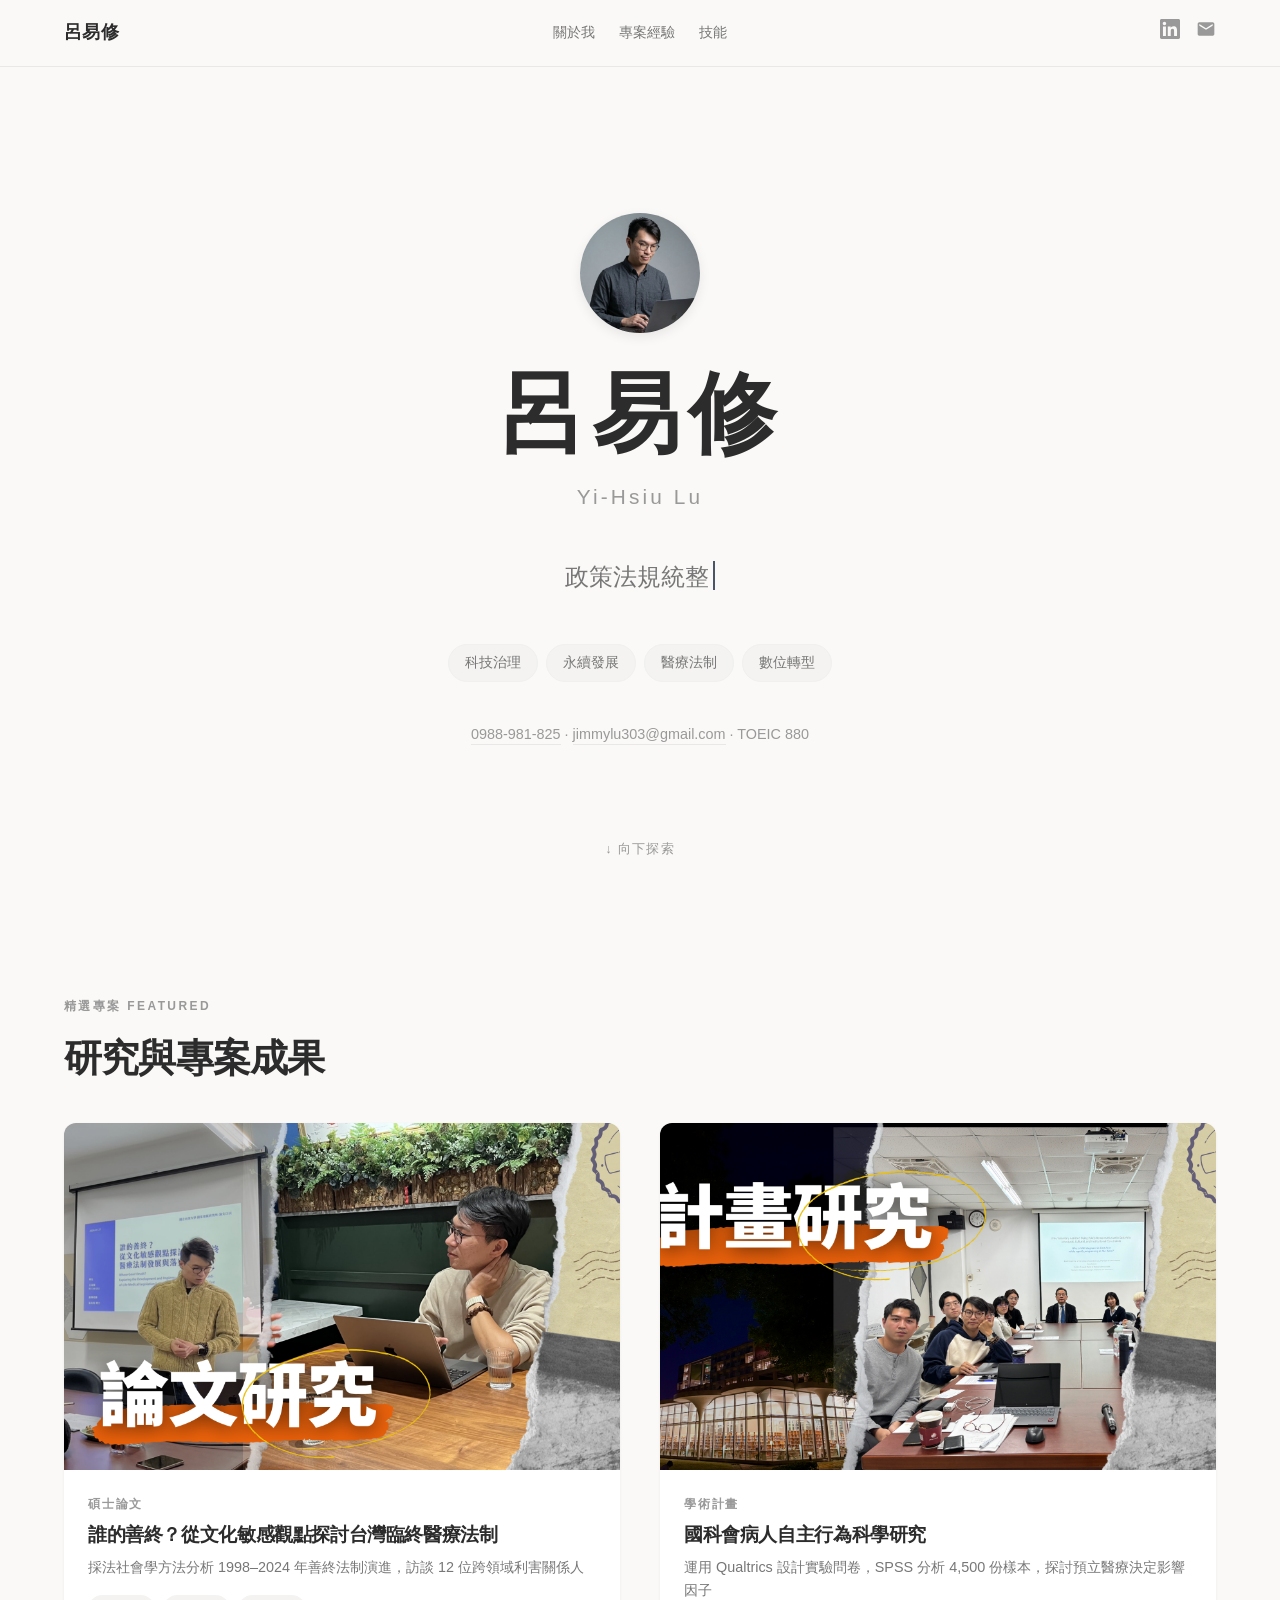
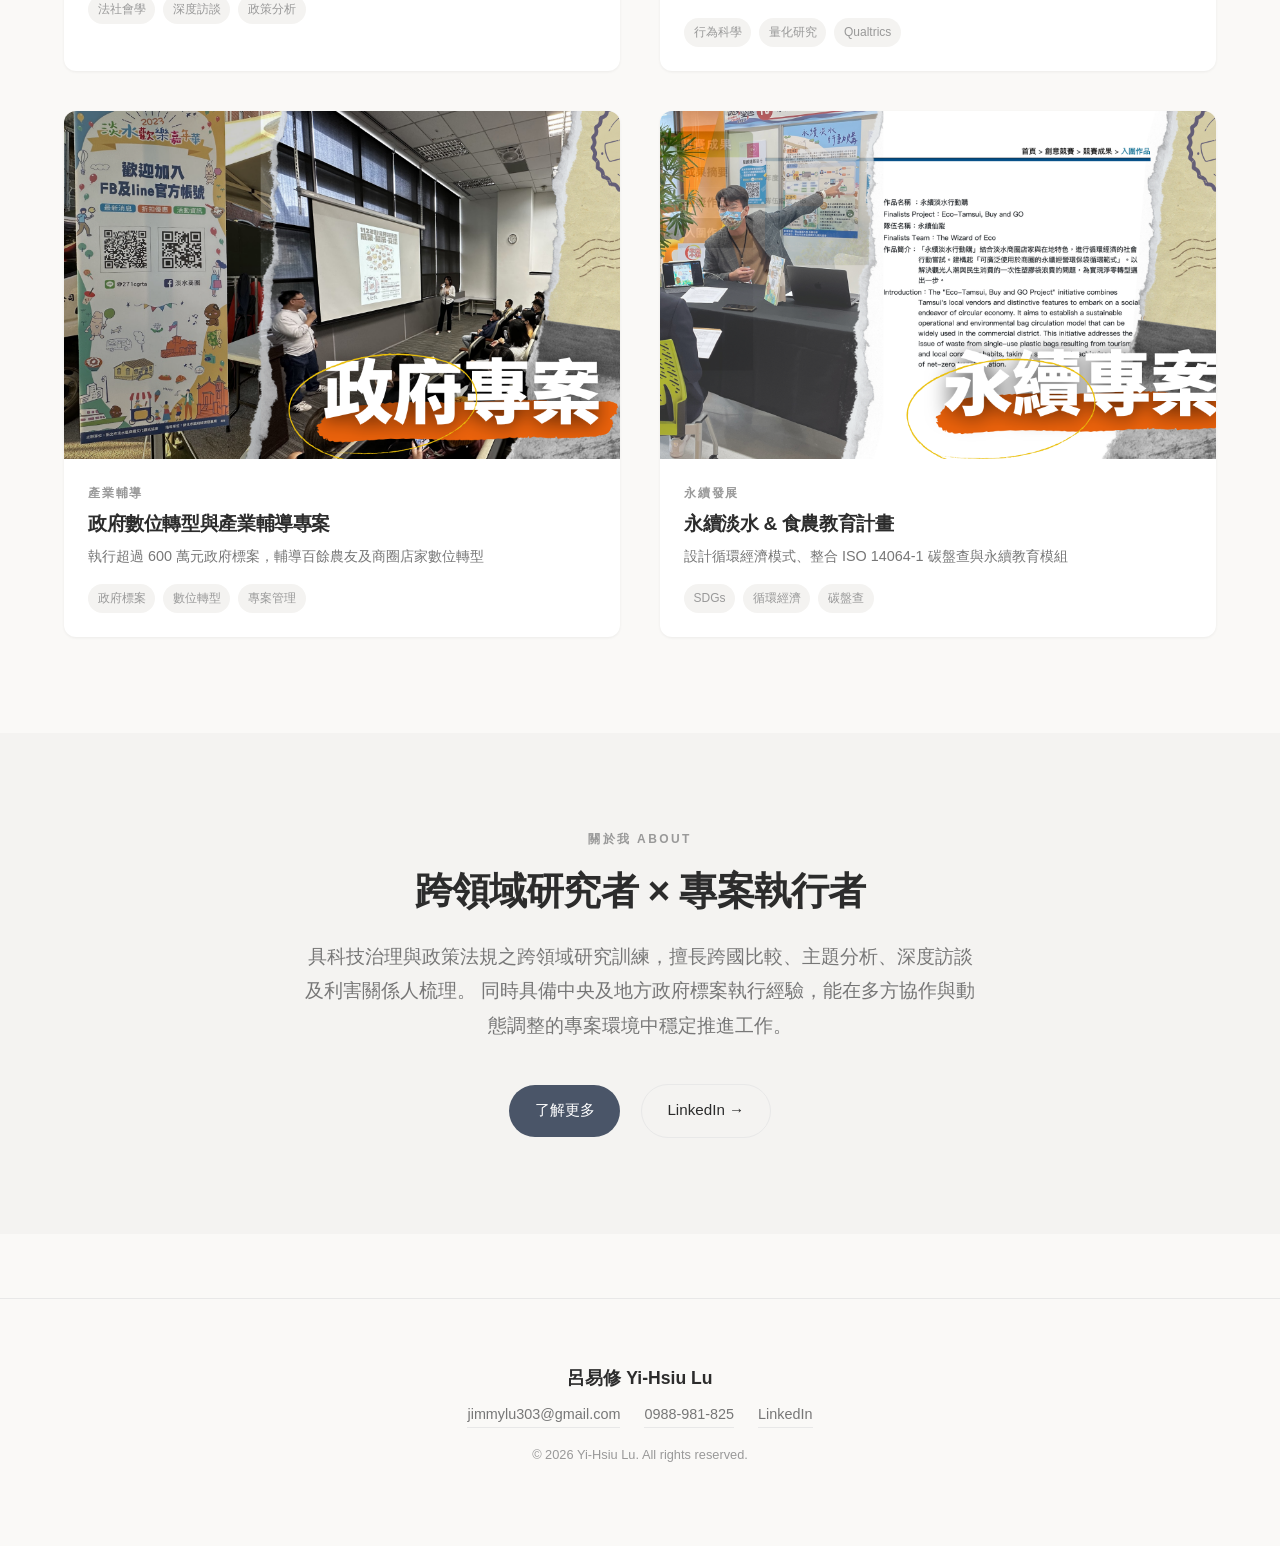
==== index.html @ 59385c81 "Initial commit: Portfolio website" ====
<!DOCTYPE html>
<html lang="zh-TW">
<head>
  <meta charset="UTF-8">
  <meta name="viewport" content="width=device-width, initial-scale=1.0">
  <title>呂易修 Yi-Hsiu Lu — Portfolio</title>
  <meta name="description" content="呂易修的作品集：政策法規統整、跨國比較研究、利害關係人分析、政府專案執行">
  <link rel="stylesheet" href="css/style.css">
</head>
<body>

  <!-- Navigation -->
  <nav class="nav">
    <div class="container nav__inner">
      <a href="index.html" class="nav__logo">呂易修</a>
      <div class="nav__links">
        <a href="about.html" class="nav__link">關於我</a>
        <a href="projects.html" class="nav__link">專案經驗</a>
        <a href="skills.html" class="nav__link">技能</a>
      </div>
      <div class="nav__social">
        <a href="https://www.linkedin.com/in/classmateye/" target="_blank" rel="noopener" aria-label="LinkedIn">
          <svg width="20" height="20" viewBox="0 0 24 24" fill="currentColor">
            <path d="M20.447 20.452h-3.554v-5.569c0-1.328-.027-3.037-1.852-3.037-1.853 0-2.136 1.445-2.136 2.939v5.667H9.351V9h3.414v1.561h.046c.477-.9 1.637-1.85 3.37-1.85 3.601 0 4.267 2.37 4.267 5.455v6.286zM5.337 7.433c-1.144 0-2.063-.926-2.063-2.065 0-1.138.92-2.063 2.063-2.063 1.14 0 2.064.925 2.064 2.063 0 1.139-.925 2.065-2.064 2.065zm1.782 13.019H3.555V9h3.564v11.452zM22.225 0H1.771C.792 0 0 .774 0 1.729v20.542C0 23.227.792 24 1.771 24h20.451C23.2 24 24 23.227 24 22.271V1.729C24 .774 23.2 0 22.222 0h.003z"/>
          </svg>
        </a>
        <a href="mailto:jimmylu303@gmail.com" aria-label="Email">
          <svg width="20" height="20" viewBox="0 0 24 24" fill="currentColor">
            <path d="M20 4H4c-1.1 0-2 .9-2 2v12c0 1.1.9 2 2 2h16c1.1 0 2-.9 2-2V6c0-1.1-.9-2-2-2zm0 4l-8 5-8-5V6l8 5 8-5v2z"/>
          </svg>
        </a>
      </div>
    </div>
  </nav>

  <!-- Hero Section -->
  <section class="hero">
    <div style="width: 120px; height: 120px; border-radius: 50%; overflow: hidden; margin: 0 auto var(--space-md); box-shadow: var(--shadow-md);">
      <img src="images/yihsiu.png" alt="呂易修" style="width: 100%; height: 100%; object-fit: cover;">
    </div>
    <h1 class="hero__name">呂易修</h1>
    <p class="hero__name-en">Yi-Hsiu Lu</p>
    <p class="hero__tagline" data-texts='["政策法規統整", "跨國比較研究", "利害關係人分析", "政府專案執行", "AI 輔助研究"]'></p>
    <div class="hero__tags">
      <span class="tag">科技治理</span>
      <span class="tag">永續發展</span>
      <span class="tag">醫療法制</span>
      <span class="tag">數位轉型</span>
    </div>
    <div class="hero__contact">
      <a href="tel:0988981825">0988-981-825</a> · 
      <a href="mailto:jimmylu303@gmail.com">jimmylu303@gmail.com</a> · 
      TOEIC 880
    </div>
    <div class="hero__scroll">↓ 向下探索</div>
  </section>

  <!-- Featured Projects -->
  <section class="section" id="featured">
    <div class="container">
      <p class="section-label">精選專案 Featured</p>
      <h2 style="margin-bottom: var(--space-lg);">研究與專案成果</h2>
      
      <div class="cards-grid" style="grid-template-columns: repeat(2, 1fr);">
        <!-- 碩士論文 -->
        <a href="project-thesis.html" class="card fade-in">
          <img src="images/論文研究.png" alt="碩士論文" class="card__image">
          <div class="card__content">
            <p class="card__category">碩士論文</p>
            <h3 class="card__title">誰的善終？從文化敏感觀點探討台灣臨終醫療法制</h3>
            <p class="card__desc">採法社會學方法分析 1998–2024 年善終法制演進，訪談 12 位跨領域利害關係人</p>
            <div class="card__tags">
              <span class="card__tag">法社會學</span>
              <span class="card__tag">深度訪談</span>
              <span class="card__tag">政策分析</span>
            </div>
          </div>
        </a>

        <!-- 國科會研究 -->
        <a href="project-nsc.html" class="card fade-in">
          <img src="images/計畫研究.png" alt="國科會研究" class="card__image">
          <div class="card__content">
            <p class="card__category">學術計畫</p>
            <h3 class="card__title">國科會病人自主行為科學研究</h3>
            <p class="card__desc">運用 Qualtrics 設計實驗問卷，SPSS 分析 4,500 份樣本，探討預立醫療決定影響因子</p>
            <div class="card__tags">
              <span class="card__tag">行為科學</span>
              <span class="card__tag">量化研究</span>
              <span class="card__tag">Qualtrics</span>
            </div>
          </div>
        </a>

        <!-- 數位轉型 -->
        <a href="project-digital.html" class="card fade-in">
          <img src="images/政府專案.png" alt="政府數位轉型專案" class="card__image">
          <div class="card__content">
            <p class="card__category">產業輔導</p>
            <h3 class="card__title">政府數位轉型與產業輔導專案</h3>
            <p class="card__desc">執行超過 600 萬元政府標案，輔導百餘農友及商圈店家數位轉型</p>
            <div class="card__tags">
              <span class="card__tag">政府標案</span>
              <span class="card__tag">數位轉型</span>
              <span class="card__tag">專案管理</span>
            </div>
          </div>
        </a>

        <!-- 永續專案 -->
        <a href="project-sustainability.html" class="card fade-in">
          <img src="images/永續專案.png" alt="永續專案" class="card__image">
          <div class="card__content">
            <p class="card__category">永續發展</p>
            <h3 class="card__title">永續淡水 & 食農教育計畫</h3>
            <p class="card__desc">設計循環經濟模式、整合 ISO 14064-1 碳盤查與永續教育模組</p>
            <div class="card__tags">
              <span class="card__tag">SDGs</span>
              <span class="card__tag">循環經濟</span>
              <span class="card__tag">碳盤查</span>
            </div>
          </div>
        </a>
      </div>
    </div>
  </section>

  <!-- Quick About -->
  <section class="section section--alt" id="about-preview">
    <div class="container container--narrow" style="text-align: center;">
      <p class="section-label">關於我 About</p>
      <h2 style="margin-bottom: var(--space-md);">跨領域研究者 × 專案執行者</h2>
      <p class="lead fade-in">
        具科技治理與政策法規之跨領域研究訓練，擅長跨國比較、主題分析、深度訪談及利害關係人梳理。
        同時具備中央及地方政府標案執行經驗，能在多方協作與動態調整的專案環境中穩定推進工作。
      </p>
      <div style="margin-top: var(--space-lg);">
        <a href="about.html" class="btn btn--primary">了解更多</a>
        <a href="https://www.linkedin.com/in/classmateye/" target="_blank" class="btn btn--outline" style="margin-left: 1rem;">
          LinkedIn →
        </a>
      </div>
    </div>
  </section>

  <!-- Footer -->
  <footer class="footer">
    <p class="footer__name">呂易修 Yi-Hsiu Lu</p>
    <div class="footer__links">
      <a href="mailto:jimmylu303@gmail.com">jimmylu303@gmail.com</a>
      <a href="tel:0988981825">0988-981-825</a>
      <a href="https://www.linkedin.com/in/classmateye/" target="_blank">LinkedIn</a>
    </div>
    <p class="footer__copy">© 2026 Yi-Hsiu Lu. All rights reserved.</p>
  </footer>

  <script src="js/main.js"></script>
</body>
</html>
---- css/style.css ----
/* ══════════════════════════════════════════════════════════════
   Portfolio — Style System
   淡色調 + 創意設計感 + 大留白
   ══════════════════════════════════════════════════════════════ */

/* ── CSS Variables ─────────────────────────────────────────── */
:root {
  /* Colors */
  --color-bg: #faf9f7;
  --color-bg-alt: #f4f3f1;
  --color-surface: #ffffff;
  --color-text: #2c2c2c;
  --color-text-muted: #777777;
  --color-text-light: #999999;
  --color-accent: #4a5568;
  --color-accent-hover: #2d3748;
  --color-border: #e8e8e8;
  --color-border-light: #f0f0f0;

  /* Typography */
  --font-sans: -apple-system, BlinkMacSystemFont, "Segoe UI", "Noto Sans TC", "Microsoft JhengHei", sans-serif;
  --font-serif: "Georgia", "Times New Roman", serif;
  
  /* Spacing */
  --space-xs: 0.5rem;
  --space-sm: 1rem;
  --space-md: 1.5rem;
  --space-lg: 2.5rem;
  --space-xl: 4rem;
  --space-2xl: 6rem;

  /* Layout */
  --max-width: 1200px;
  --max-width-narrow: 720px;
  --max-width-wide: 1400px;

  /* Effects */
  --shadow-sm: 0 1px 3px rgba(0,0,0,0.06);
  --shadow-md: 0 4px 12px rgba(0,0,0,0.08);
  --shadow-lg: 0 8px 30px rgba(0,0,0,0.12);
  --radius-sm: 6px;
  --radius-md: 12px;
  --radius-lg: 20px;
  --transition: 0.3s ease;
}

/* ── Reset & Base ──────────────────────────────────────────── */
*, *::before, *::after {
  margin: 0;
  padding: 0;
  box-sizing: border-box;
}

html {
  scroll-behavior: smooth;
  font-size: 16px;
}

body {
  font-family: var(--font-sans);
  color: var(--color-text);
  background: var(--color-bg);
  line-height: 1.75;
  -webkit-font-smoothing: antialiased;
}

a {
  color: inherit;
  text-decoration: none;
  transition: var(--transition);
}

a:hover {
  color: var(--color-accent-hover);
}

img {
  max-width: 100%;
  height: auto;
  display: block;
}

ul, ol {
  list-style: none;
}

/* ── Typography ────────────────────────────────────────────── */
h1, h2, h3, h4, h5, h6 {
  font-weight: 600;
  line-height: 1.3;
  letter-spacing: -0.02em;
}

h1 { font-size: clamp(2.5rem, 5vw, 4rem); }
h2 { font-size: clamp(1.8rem, 3vw, 2.5rem); }
h3 { font-size: clamp(1.3rem, 2vw, 1.6rem); }
h4 { font-size: 1.1rem; }

p {
  margin-bottom: var(--space-sm);
}

.lead {
  font-size: 1.2rem;
  color: var(--color-text-muted);
  line-height: 1.8;
}

.section-label {
  font-size: 0.75rem;
  font-weight: 600;
  letter-spacing: 0.2em;
  text-transform: uppercase;
  color: var(--color-text-light);
  margin-bottom: var(--space-sm);
}

/* ── Layout Utilities ──────────────────────────────────────── */
.container {
  width: 100%;
  max-width: var(--max-width);
  margin: 0 auto;
  padding: 0 var(--space-md);
}

.container--narrow {
  max-width: var(--max-width-narrow);
}

.container--wide {
  max-width: var(--max-width-wide);
}

.section {
  padding: var(--space-2xl) 0;
}

.section--alt {
  background: var(--color-bg-alt);
}

/* ── Navigation ────────────────────────────────────────────── */
.nav {
  position: fixed;
  top: 0;
  left: 0;
  right: 0;
  z-index: 1000;
  background: rgba(250, 249, 247, 0.92);
  backdrop-filter: blur(12px);
  -webkit-backdrop-filter: blur(12px);
  border-bottom: 1px solid var(--color-border);
  padding: var(--space-sm) 0;
}

.nav__inner {
  display: flex;
  justify-content: space-between;
  align-items: center;
}

.nav__logo {
  font-weight: 700;
  font-size: 1.1rem;
  letter-spacing: 0.02em;
}

.nav__links {
  display: flex;
  gap: var(--space-md);
  align-items: center;
}

.nav__link {
  font-size: 0.9rem;
  color: var(--color-text-muted);
  position: relative;
}

.nav__link::after {
  content: '';
  position: absolute;
  bottom: -4px;
  left: 0;
  width: 0;
  height: 2px;
  background: var(--color-accent);
  transition: var(--transition);
}

.nav__link:hover::after,
.nav__link--active::after {
  width: 100%;
}

.nav__social {
  display: flex;
  gap: var(--space-sm);
}

.nav__social a {
  color: var(--color-text-light);
  font-size: 1.2rem;
}

.nav__social a:hover {
  color: var(--color-accent);
}

/* ── Hero Section ──────────────────────────────────────────── */
.hero {
  min-height: 100vh;
  display: flex;
  flex-direction: column;
  justify-content: center;
  align-items: center;
  text-align: center;
  padding: var(--space-2xl) var(--space-md);
  padding-top: calc(var(--space-2xl) + 60px);
}

.hero__name {
  font-size: clamp(3rem, 8vw, 5.5rem);
  font-weight: 700;
  letter-spacing: 0.08em;
  margin-bottom: var(--space-xs);
}

.hero__name-en {
  font-size: clamp(1rem, 2vw, 1.3rem);
  color: var(--color-text-light);
  font-weight: 400;
  letter-spacing: 0.15em;
  margin-bottom: var(--space-lg);
}

.hero__tagline {
  font-size: clamp(1.1rem, 2.5vw, 1.5rem);
  color: var(--color-text-muted);
  max-width: 600px;
  margin-bottom: var(--space-lg);
  min-height: 2em;
}

.hero__tagline .cursor {
  display: inline-block;
  width: 2px;
  height: 1.2em;
  background: var(--color-accent);
  margin-left: 4px;
  animation: blink 1s infinite;
  vertical-align: text-bottom;
}

@keyframes blink {
  0%, 50% { opacity: 1; }
  51%, 100% { opacity: 0; }
}

.hero__tags {
  display: flex;
  justify-content: center;
  gap: var(--space-xs);
  flex-wrap: wrap;
  margin-bottom: var(--space-lg);
}

.tag {
  background: var(--color-bg-alt);
  padding: 0.4rem 1rem;
  border-radius: 100px;
  font-size: 0.85rem;
  color: var(--color-text-muted);
  border: 1px solid var(--color-border-light);
}

.hero__contact {
  font-size: 0.9rem;
  color: var(--color-text-light);
}

.hero__contact a {
  border-bottom: 1px solid var(--color-border);
  padding-bottom: 2px;
}

.hero__contact a:hover {
  border-color: var(--color-accent);
}

.hero__scroll {
  position: absolute;
  bottom: var(--space-lg);
  left: 50%;
  transform: translateX(-50%);
  font-size: 0.8rem;
  color: var(--color-text-light);
  letter-spacing: 0.1em;
  animation: bounce 2s infinite;
}

@keyframes bounce {
  0%, 100% { transform: translateX(-50%) translateY(0); }
  50% { transform: translateX(-50%) translateY(8px); }
}

/* ── Cards Grid ────────────────────────────────────────────── */
.cards-grid {
  display: grid;
  grid-template-columns: repeat(3, 1fr);
  gap: var(--space-lg);
}

@media (max-width: 1024px) {
  .cards-grid {
    grid-template-columns: repeat(2, 1fr);
  }
}

.card {
  background: var(--color-surface);
  border-radius: var(--radius-md);
  overflow: hidden;
  box-shadow: var(--shadow-sm);
  transition: var(--transition);
  cursor: pointer;
}

.card:hover {
  transform: translateY(-8px);
  box-shadow: var(--shadow-lg);
}

.card__image {
  width: 100%;
  aspect-ratio: 16/10;
  object-fit: cover;
  background: var(--color-bg-alt);
}

.card__content {
  padding: var(--space-md);
}

.card__category {
  font-size: 0.75rem;
  font-weight: 600;
  letter-spacing: 0.15em;
  text-transform: uppercase;
  color: var(--color-text-light);
  margin-bottom: var(--space-xs);
}

.card__title {
  font-size: 1.2rem;
  margin-bottom: var(--space-xs);
}

.card__desc {
  font-size: 0.9rem;
  color: var(--color-text-muted);
  line-height: 1.6;
}

.card__tags {
  display: flex;
  gap: 0.5rem;
  flex-wrap: wrap;
  margin-top: var(--space-sm);
}

.card__tag {
  font-size: 0.75rem;
  padding: 0.25rem 0.6rem;
  background: var(--color-bg-alt);
  border-radius: 100px;
  color: var(--color-text-light);
}

/* ── Case Study / Project Detail ───────────────────────────── */
.case-hero {
  padding-top: calc(var(--space-2xl) + 80px);
  padding-bottom: var(--space-xl);
  text-align: center;
}

.case-hero__category {
  font-size: 0.8rem;
  font-weight: 600;
  letter-spacing: 0.2em;
  text-transform: uppercase;
  color: var(--color-text-light);
  margin-bottom: var(--space-sm);
}

.case-hero__title {
  font-size: clamp(2rem, 5vw, 3rem);
  max-width: 800px;
  margin: 0 auto var(--space-md);
}

.case-hero__meta {
  font-size: 0.95rem;
  color: var(--color-text-muted);
}

.case-cover {
  width: 100%;
  max-width: var(--max-width-wide);
  margin: 0 auto var(--space-xl);
  aspect-ratio: 16/9;
  background: var(--color-bg-alt);
  border-radius: var(--radius-lg);
  overflow: hidden;
}

.case-cover img {
  width: 100%;
  height: 100%;
  object-fit: cover;
}

.case-content {
  max-width: var(--max-width-narrow);
  margin: 0 auto;
  padding: 0 var(--space-md);
}

.case-section {
  margin-bottom: var(--space-xl);
}

.case-section__title {
  font-size: 1.4rem;
  margin-bottom: var(--space-md);
  padding-bottom: var(--space-sm);
  border-bottom: 1px solid var(--color-border);
}

.case-section p {
  font-size: 1.05rem;
  line-height: 1.9;
  color: var(--color-text);
}

.case-section ul {
  padding-left: 1.5rem;
  list-style: disc;
}

.case-section li {
  font-size: 1.05rem;
  line-height: 1.8;
  margin-bottom: var(--space-xs);
}

/* ── Timeline ──────────────────────────────────────────────── */
.timeline {
  position: relative;
  padding-left: var(--space-lg);
}

.timeline::before {
  content: '';
  position: absolute;
  left: 0;
  top: 0;
  bottom: 0;
  width: 2px;
  background: var(--color-border);
}

.timeline__item {
  position: relative;
  padding-bottom: var(--space-lg);
}

.timeline__item::before {
  content: '';
  position: absolute;
  left: calc(-1 * var(--space-lg) - 4px);
  top: 6px;
  width: 10px;
  height: 10px;
  border-radius: 50%;
  background: var(--color-text-light);
  border: 2px solid var(--color-bg);
}

.timeline__date {
  font-size: 0.85rem;
  color: var(--color-text-light);
  margin-bottom: var(--space-xs);
}

.timeline__title {
  font-size: 1.1rem;
  font-weight: 600;
  margin-bottom: 0.3rem;
}

.timeline__subtitle {
  font-size: 0.95rem;
  color: var(--color-text-muted);
  margin-bottom: var(--space-xs);
}

.timeline__desc {
  font-size: 0.9rem;
  color: var(--color-text-muted);
}

/* ── Skills Grid ───────────────────────────────────────────── */
.skills-grid {
  display: grid;
  grid-template-columns: repeat(auto-fill, minmax(280px, 1fr));
  gap: var(--space-lg);
}

.skill-group {
  background: var(--color-surface);
  padding: var(--space-md);
  border-radius: var(--radius-md);
  box-shadow: var(--shadow-sm);
}

.skill-group__title {
  font-size: 0.85rem;
  font-weight: 600;
  letter-spacing: 0.1em;
  color: var(--color-text-light);
  margin-bottom: var(--space-sm);
}

.skill-group__items {
  display: flex;
  flex-wrap: wrap;
  gap: 0.5rem;
}

.skill-badge {
  background: var(--color-bg-alt);
  padding: 0.4rem 0.9rem;
  border-radius: 100px;
  font-size: 0.9rem;
  color: var(--color-text);
  border: 1px solid var(--color-border-light);
}

.skill-group__note {
  font-size: 0.8rem;
  color: var(--color-text-light);
  margin-top: var(--space-sm);
}

/* ── Buttons ───────────────────────────────────────────────── */
.btn {
  display: inline-flex;
  align-items: center;
  gap: 0.5rem;
  padding: 0.8rem 1.6rem;
  border-radius: 100px;
  font-size: 0.95rem;
  font-weight: 500;
  cursor: pointer;
  border: none;
  transition: var(--transition);
}

.btn--primary {
  background: var(--color-accent);
  color: white;
}

.btn--primary:hover {
  background: var(--color-accent-hover);
  color: white;
  transform: translateY(-2px);
}

.btn--outline {
  background: transparent;
  border: 1px solid var(--color-border);
  color: var(--color-text);
}

.btn--outline:hover {
  border-color: var(--color-accent);
  color: var(--color-accent);
}

/* ── Footer ────────────────────────────────────────────────── */
.footer {
  text-align: center;
  padding: var(--space-xl) var(--space-md);
  border-top: 1px solid var(--color-border);
  margin-top: var(--space-xl);
}

.footer__name {
  font-size: 1.1rem;
  font-weight: 600;
  margin-bottom: var(--space-xs);
}

.footer__links {
  display: flex;
  justify-content: center;
  gap: var(--space-md);
  margin-bottom: var(--space-sm);
}

.footer__links a {
  color: var(--color-text-muted);
  font-size: 0.9rem;
  border-bottom: 1px solid var(--color-border);
}

.footer__links a:hover {
  color: var(--color-accent);
  border-color: var(--color-accent);
}

.footer__copy {
  font-size: 0.8rem;
  color: var(--color-text-light);
}

.cert-link {
  transition: transform 0.3s ease;
}

.cert-link:hover {
  transform: translateY(-5px);
}

/* ── Responsive ────────────────────────────────────────────── */
@media (max-width: 768px) {
  .nav__links {
    display: none;
  }

  .hero {
    padding-top: calc(var(--space-xl) + 60px);
  }

  .cards-grid {
    grid-template-columns: 1fr;
  }

  .skills-grid {
    grid-template-columns: 1fr;
  }

  .case-hero {
    padding-top: calc(var(--space-xl) + 60px);
  }
}

@media (max-width: 480px) {
  .cards-grid {
    grid-template-columns: 1fr;
  }
}

/* ── Animations ────────────────────────────────────────────── */
.fade-in {
  opacity: 0;
  transform: translateY(20px);
  transition: opacity 0.6s ease, transform 0.6s ease;
}

.fade-in.visible {
  opacity: 1;
  transform: translateY(0);
}

/* ── Print Styles ──────────────────────────────────────────── */
@media print {
  .nav, .hero__scroll {
    display: none;
  }
  
  body {
    background: white;
  }
}
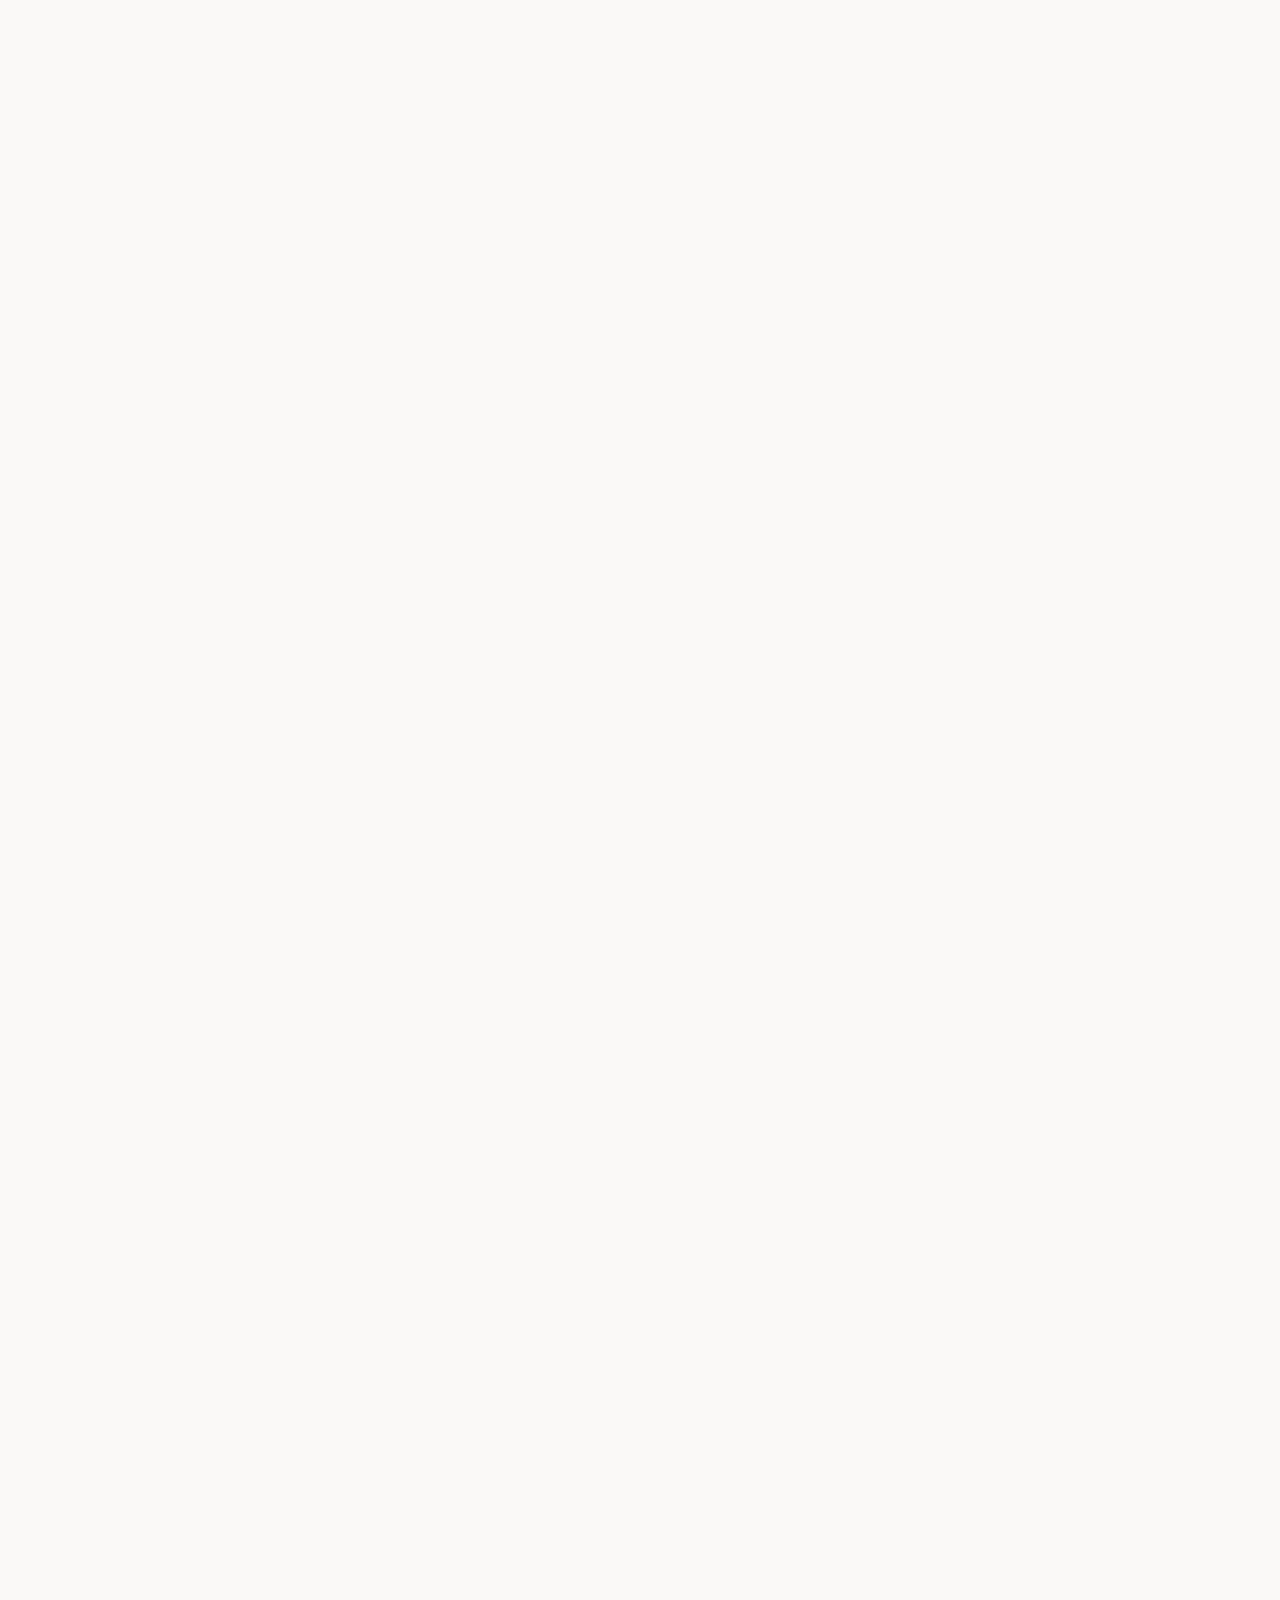
==== commit 3377fe6a: "更新各頁面內容、樣式與互動功能 Co-Authored-By: Claude Sonnet 4.6 <noreply@anthropic.com>" ====
--- a/index.html
+++ b/index.html
@@ -13,6 +13,7 @@
   <nav class="nav">
     <div class="container nav__inner">
       <a href="index.html" class="nav__logo">呂易修</a>
+      <button class="nav__toggle" aria-label="選單">☰</button>
       <div class="nav__links">
         <a href="about.html" class="nav__link">關於我</a>
         <a href="projects.html" class="nav__link">專案經驗</a>
@@ -61,7 +62,7 @@
       <p class="section-label">精選專案 Featured</p>
       <h2 style="margin-bottom: var(--space-lg);">研究與專案成果</h2>
       
-      <div class="cards-grid" style="grid-template-columns: repeat(2, 1fr);">
+      <div class="cards-grid cards-grid--2col">
         <!-- 碩士論文 -->
         <a href="project-thesis.html" class="card fade-in">
           <img src="images/論文研究.png" alt="碩士論文" class="card__image">
--- a/css/style.css
+++ b/css/style.css
@@ -311,6 +311,10 @@
   gap: var(--space-lg);
 }
 
+.cards-grid--2col {
+  grid-template-columns: repeat(2, 1fr);
+}
+
 @media (max-width: 1024px) {
   .cards-grid {
     grid-template-columns: repeat(2, 1fr);
@@ -452,6 +456,22 @@
   font-size: 1.05rem;
   line-height: 1.8;
   margin-bottom: var(--space-xs);
+}
+
+.case-section h4 {
+  font-size: 1rem;
+  font-weight: 600;
+  line-height: 1.5;
+  margin-top: var(--space-md);
+  margin-bottom: var(--space-xs);
+  color: var(--color-text);
+}
+
+.case-section .case-date {
+  font-size: 1.05rem;
+  color: var(--color-text-muted);
+  line-height: 1.9;
+  margin-bottom: var(--space-sm);
 }
 
 /* ── Timeline ──────────────────────────────────────────────── */
@@ -634,18 +654,76 @@
   transform: translateY(-5px);
 }
 
+/* ── Mobile Menu Toggle ────────────────────────────────────── */
+.nav__toggle {
+  display: none;
+  background: none;
+  border: none;
+  cursor: pointer;
+  padding: 0.5rem;
+  color: var(--color-text);
+  font-size: 1.5rem;
+  line-height: 1;
+  -webkit-tap-highlight-color: transparent;
+}
+
 /* ── Responsive ────────────────────────────────────────────── */
 @media (max-width: 768px) {
+  .nav__toggle {
+    display: block;
+  }
+
   .nav__links {
     display: none;
+    position: absolute;
+    top: 100%;
+    left: 0;
+    right: 0;
+    flex-direction: column;
+    background: rgba(250, 249, 247, 0.98);
+    backdrop-filter: blur(12px);
+    -webkit-backdrop-filter: blur(12px);
+    border-bottom: 1px solid var(--color-border);
+    padding: var(--space-sm) var(--space-md);
+    gap: 0;
+  }
+
+  .nav__links.open {
+    display: flex;
+  }
+
+  .nav__link {
+    display: block;
+    padding: 0.75rem 0;
+    font-size: 1rem;
+    border-bottom: 1px solid var(--color-border-light);
+  }
+
+  .nav__link:last-child {
+    border-bottom: none;
+  }
+
+  .nav__social {
+    display: none;
   }
 
   .hero {
     padding-top: calc(var(--space-xl) + 60px);
-  }
-
-  .cards-grid {
-    grid-template-columns: 1fr;
+    min-height: auto;
+    padding-bottom: var(--space-xl);
+  }
+
+  .hero__name {
+    font-size: clamp(2.2rem, 10vw, 3rem);
+  }
+
+  .hero__scroll {
+    display: none;
+  }
+
+  .cards-grid,
+  .cards-grid[style*="grid-template-columns"] {
+    grid-template-columns: 1fr !important;
   }
 
   .skills-grid {
@@ -654,12 +732,43 @@
 
   .case-hero {
     padding-top: calc(var(--space-xl) + 60px);
-  }
-}
-
-@media (max-width: 480px) {
-  .cards-grid {
-    grid-template-columns: 1fr;
+    padding-bottom: var(--space-lg);
+  }
+
+  .case-hero__title {
+    font-size: clamp(1.5rem, 6vw, 2rem);
+  }
+
+  .section {
+    padding: var(--space-xl) 0;
+  }
+
+  .footer__links {
+    flex-direction: column;
+    gap: var(--space-xs);
+  }
+
+  /* Stack buttons on mobile */
+  .btn-group,
+  .case-content [style*="text-align: center"] {
+    display: flex;
+    flex-direction: column;
+    align-items: center;
+    gap: var(--space-sm);
+  }
+
+  .btn + .btn,
+  .btn--outline[style*="margin-left"] {
+    margin-left: 0 !important;
+    margin-top: 0;
+  }
+
+  .card:hover {
+    transform: none;
+  }
+
+  .container {
+    padding: 0 var(--space-sm);
   }
 }
 
